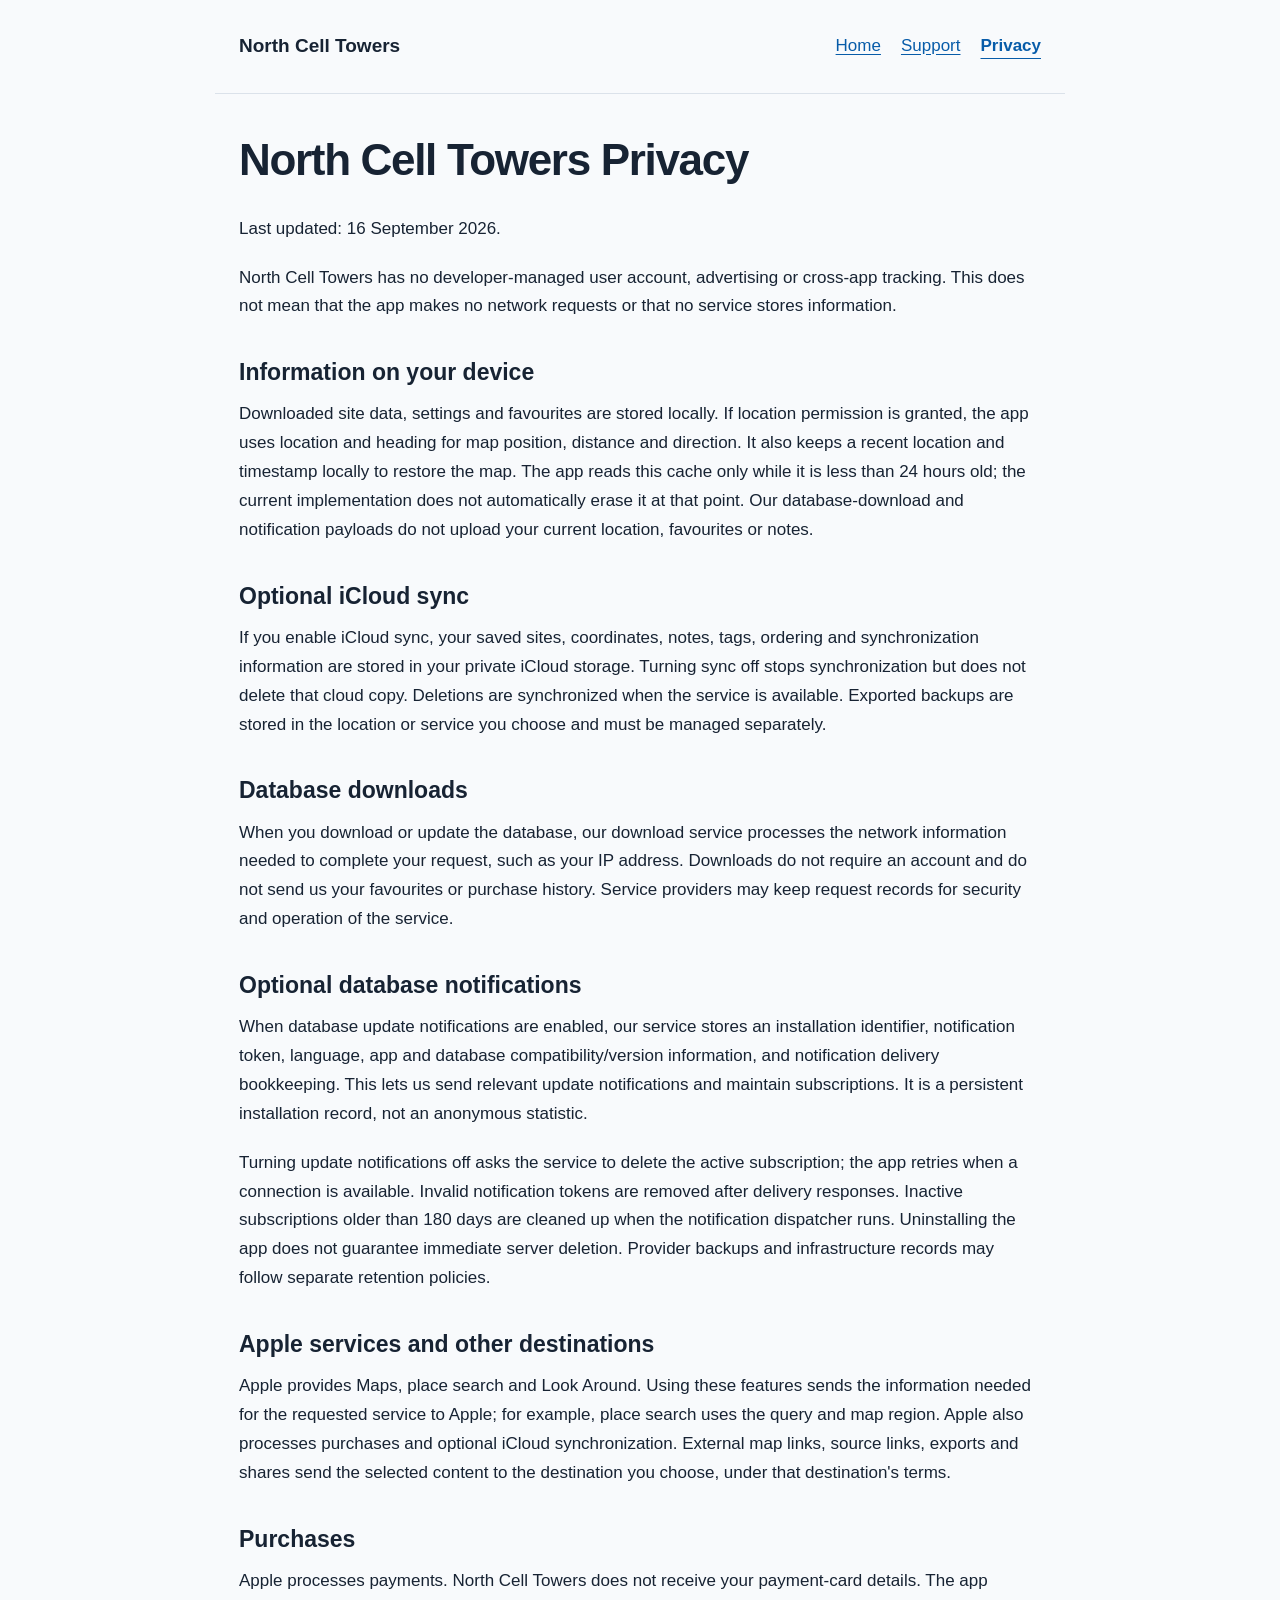
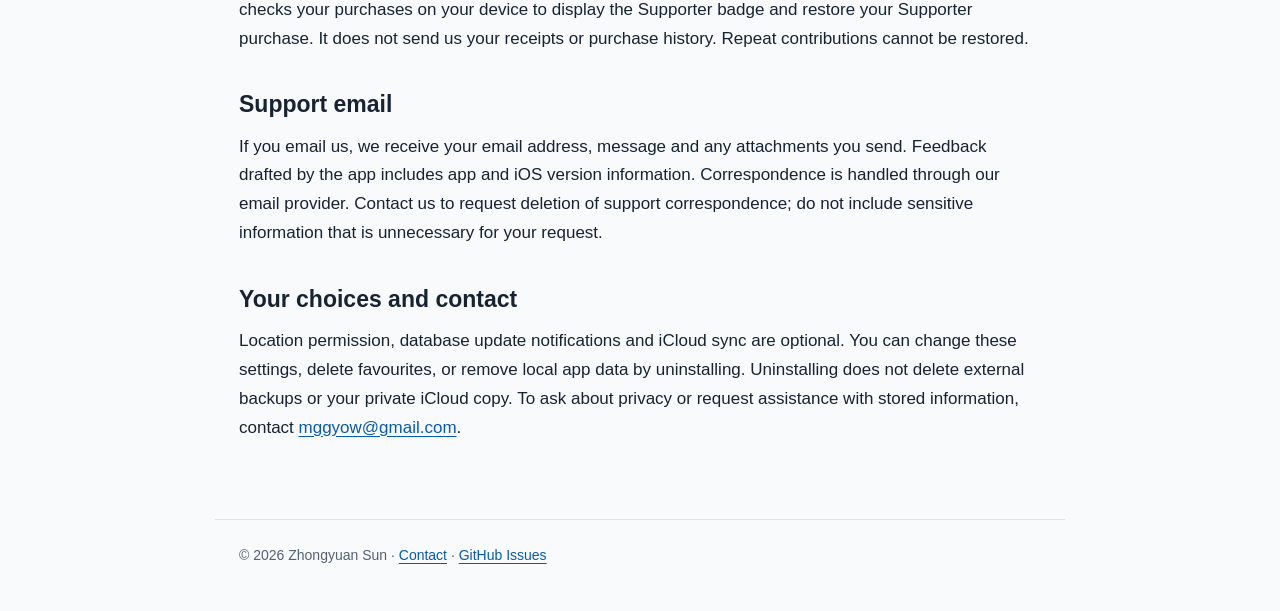
==== docs/privacy.html @ e8a17be2 "Publish support and privacy pages for North Cell Towers" ====
<!doctype html>
<html lang="en-CA"><head><meta charset="utf-8"><meta name="viewport" content="width=device-width, initial-scale=1"><meta name="color-scheme" content="light dark"><title>Privacy · North Cell Towers</title><meta name="description" content="Privacy for North Cell Towers."><link rel="stylesheet" href="styles.css"></head>
<body><a class="skip" href="#content">Skip to content</a><header><a class="brand" href="index.html">North Cell Towers</a><nav aria-label="Main"><a href="index.html">Home</a><a href="support.html">Support</a><a href="privacy.html" aria-current="page">Privacy</a></nav></header><main id="content"><h1>North Cell Towers Privacy</h1>
<p>Last updated: 16 September 2026.</p>
<p>North Cell Towers has no developer-managed user account, advertising or cross-app tracking. This does not mean that the app makes no network requests or that no service stores information.</p>
<h2>Information on your device</h2>
<p>Downloaded site data, settings and favourites are stored locally. If location permission is granted, the app uses location and heading for map position, distance and direction. It also keeps a recent location and timestamp locally to restore the map. The app reads this cache only while it is less than 24 hours old; the current implementation does not automatically erase it at that point. Our database-download and notification payloads do not upload your current location, favourites or notes.</p>
<h2>Optional iCloud sync</h2>
<p>If you enable iCloud sync, your saved sites, coordinates, notes, tags, ordering and synchronization information are stored in your private iCloud storage. Turning sync off stops synchronization but does not delete that cloud copy. Deletions are synchronized when the service is available. Exported backups are stored in the location or service you choose and must be managed separately.</p>
<h2>Database downloads</h2>
<p>When you download or update the database, our download service processes the network information needed to complete your request, such as your IP address. Downloads do not require an account and do not send us your favourites or purchase history. Service providers may keep request records for security and operation of the service.</p>
<h2>Optional database notifications</h2>
<p>When database update notifications are enabled, our service stores an installation identifier, notification token, language, app and database compatibility/version information, and notification delivery bookkeeping. This lets us send relevant update notifications and maintain subscriptions. It is a persistent installation record, not an anonymous statistic.</p>
<p>Turning update notifications off asks the service to delete the active subscription; the app retries when a connection is available. Invalid notification tokens are removed after delivery responses. Inactive subscriptions older than 180 days are cleaned up when the notification dispatcher runs. Uninstalling the app does not guarantee immediate server deletion. Provider backups and infrastructure records may follow separate retention policies.</p>
<h2>Apple services and other destinations</h2>
<p>Apple provides Maps, place search and Look Around. Using these features sends the information needed for the requested service to Apple; for example, place search uses the query and map region. Apple also processes purchases and optional iCloud synchronization. External map links, source links, exports and shares send the selected content to the destination you choose, under that destination&#x27;s terms.</p>
<h2>Purchases</h2>
<p>Apple processes payments. North Cell Towers does not receive your payment-card details. The app checks your purchases on your device to display the Supporter badge and restore your Supporter purchase. It does not send us your receipts or purchase history. Repeat contributions cannot be restored.</p>
<h2>Support email</h2>
<p>If you email us, we receive your email address, message and any attachments you send. Feedback drafted by the app includes app and iOS version information. Correspondence is handled through our email provider. Contact us to request deletion of support correspondence; do not include sensitive information that is unnecessary for your request.</p>
<h2>Your choices and contact</h2>
<p>Location permission, database update notifications and iCloud sync are optional. You can change these settings, delete favourites, or remove local app data by uninstalling. Uninstalling does not delete external backups or your private iCloud copy. To ask about privacy or request assistance with stored information, contact <a href="mailto:mggyow@gmail.com">mggyow@gmail.com</a>.</p></main><footer><p>© 2026 Zhongyuan Sun · <a href="mailto:mggyow@gmail.com">Contact</a> · <a href="https://github.com/maigougou/NorthCellTowers/issues">GitHub Issues</a></p></footer></body></html>
---- docs/styles.css ----
*{box-sizing:border-box}html{color-scheme:light dark;background:#f8fafc;color:#172333;font:17px/1.7 -apple-system,BlinkMacSystemFont,"Segoe UI",sans-serif}body{margin:0}header,main,footer{max-width:850px;margin:auto;padding:24px}header{display:flex;align-items:center;justify-content:space-between;gap:24px;border-bottom:1px solid #dbe2ea}.brand{font-size:19px;font-weight:700;color:inherit;text-decoration:none}nav{display:flex;gap:20px}nav a{padding:8px 0}nav a[aria-current]{font-weight:700;text-decoration:underline;text-underline-offset:7px}a{color:#075ca9;text-underline-offset:3px}a:hover{text-decoration-thickness:2px}a:focus-visible{outline:3px solid #0783d5;outline-offset:4px;border-radius:2px}main{padding-top:40px;padding-bottom:56px;min-height:65vh}h1{font-size:clamp(30px,5vw,44px);line-height:1.2;letter-spacing:-.03em;margin:0 0 28px}h2{font-size:23px;line-height:1.35;margin:36px 0 12px}p{margin:0 0 20px}footer{font-size:14px;color:#536173;border-top:1px solid #dbe2ea}.eyebrow{font-weight:650;color:#075ca9}.intro{font-size:21px;line-height:1.6}.actions{display:flex;gap:12px;flex-wrap:wrap;margin:28px 0}.button{display:inline-block;background:#075ca9;color:#fff;padding:12px 20px;border-radius:12px;font-weight:600;text-decoration:none}.button.secondary{background:#e5edf5;color:#173c60}.skip{position:absolute;left:12px;top:-100px;background:#fff;padding:12px;z-index:1}.skip:focus{top:12px}@media(max-width:580px){header{align-items:flex-start;flex-direction:column;gap:8px}header,main,footer{padding-left:22px;padding-right:22px}main{padding-top:32px}nav{gap:26px}h2{font-size:21px}}@media(prefers-color-scheme:dark){html{background:#101820;color:#e4ecf4}header,footer{border-color:#303e4c}a,.eyebrow{color:#8bc8ff}footer{color:#b0becd}.button{background:#8bc8ff;color:#0d263c}.button.secondary{background:#253646;color:#e4ecf4}.skip{background:#253646}}
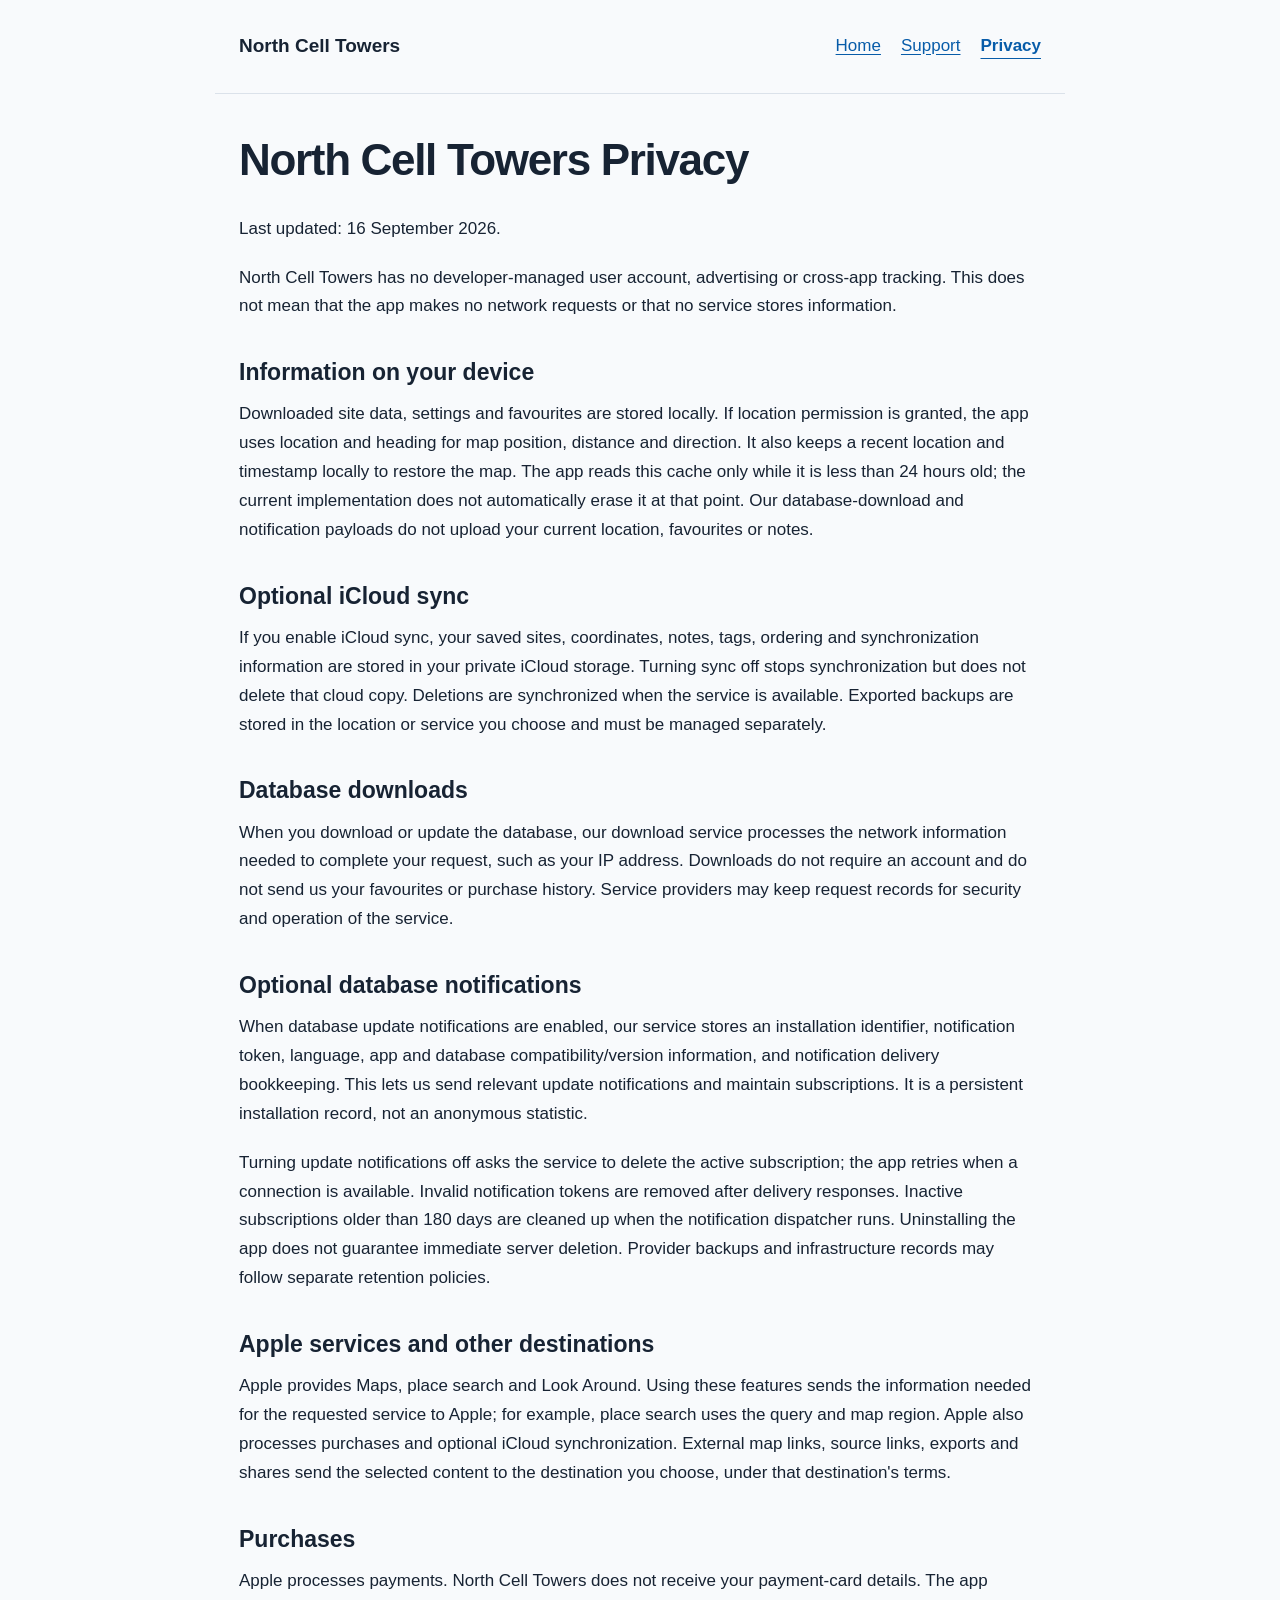
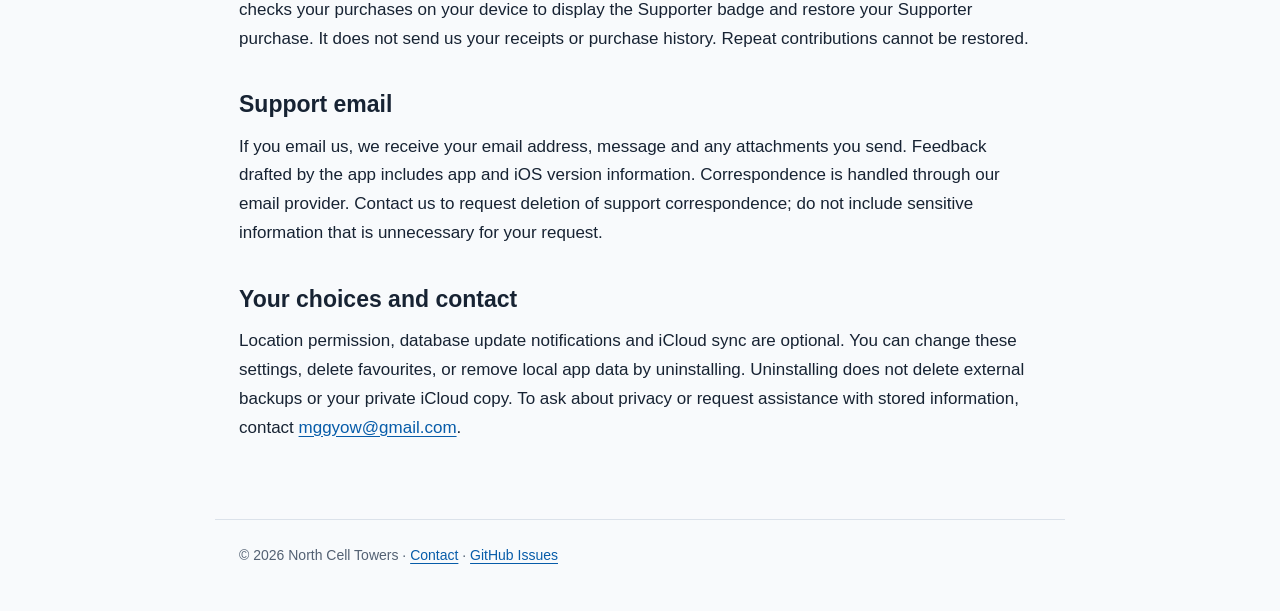
==== commit 80d16184: "Use app name in public website copyright" ====
--- a/docs/privacy.html
+++ b/docs/privacy.html
@@ -19,4 +19,4 @@
 <h2>Support email</h2>
 <p>If you email us, we receive your email address, message and any attachments you send. Feedback drafted by the app includes app and iOS version information. Correspondence is handled through our email provider. Contact us to request deletion of support correspondence; do not include sensitive information that is unnecessary for your request.</p>
 <h2>Your choices and contact</h2>
-<p>Location permission, database update notifications and iCloud sync are optional. You can change these settings, delete favourites, or remove local app data by uninstalling. Uninstalling does not delete external backups or your private iCloud copy. To ask about privacy or request assistance with stored information, contact <a href="mailto:mggyow@gmail.com">mggyow@gmail.com</a>.</p></main><footer><p>© 2026 Zhongyuan Sun · <a href="mailto:mggyow@gmail.com">Contact</a> · <a href="https://github.com/maigougou/NorthCellTowers/issues">GitHub Issues</a></p></footer></body></html>
+<p>Location permission, database update notifications and iCloud sync are optional. You can change these settings, delete favourites, or remove local app data by uninstalling. Uninstalling does not delete external backups or your private iCloud copy. To ask about privacy or request assistance with stored information, contact <a href="mailto:mggyow@gmail.com">mggyow@gmail.com</a>.</p></main><footer><p>© 2026 North Cell Towers · <a href="mailto:mggyow@gmail.com">Contact</a> · <a href="https://github.com/maigougou/NorthCellTowers/issues">GitHub Issues</a></p></footer></body></html>
